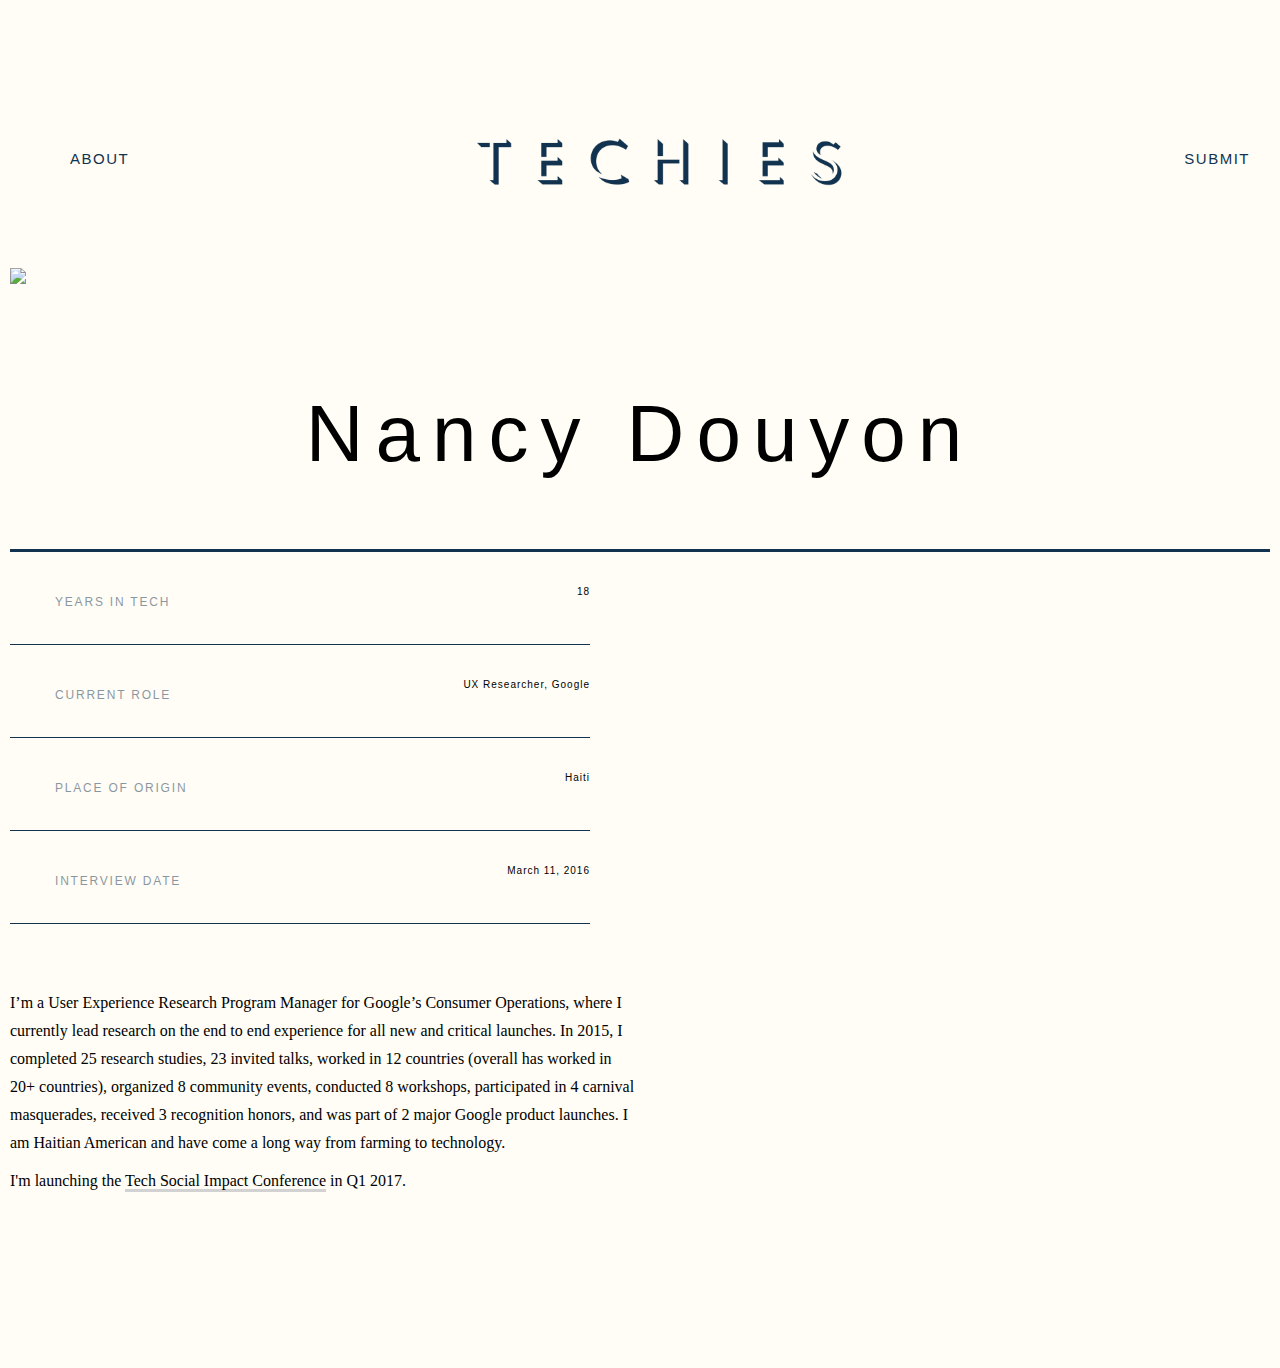
==== nancy-douyon.html @ 20900d30 "add portrait detail page" ====
<!DOCTYPE html>
<html>
  <head>
    <title>Techies</title>
    <meta charset="utf-8"> <meta name="viewport" content="width=device-width, initial-scale=1">
    <link rel="stylesheet" type="text/css" href="css/style.css">
  </head>
  <body>
    <div class="container">
      <section class="content">
       <div class="nav-wrapper">
       <ul class="nav">
        <li class="about">
         <h2>About</h2>
        </li>
        <li class="techies">
         <img src="images/techies_logo.png" alt="Techies Logo">
        </li>
        <li class="submit">
         <h2> Submit</h2>
        </li>
      </div>
      <div class="hero">
        <div class="featured-image">
          <img src="https://techiesproject.com/d1lhy388c2xgxf/portraits/nancy-douyon-hero-2350x1520.jpg">
        </div>
        <div class="portrait-title">
          <div class="techie-name">
            Nancy Douyon
          </div>
        </div>
        <div class="content-header">
          <div class="stats">
            <ul class="meta">
              <li class="years">
                <p class="header">
                  Years in Tech
                </p>
                <p class="text">
                  18
                </p>
              </li>
              <li class="role">
                <p class="header">
                  Current Role
                </p>
                <p class="text">
                  UX Researcher, Google
                </p>
              </li>
              <li class="location">
                <p class="header">
                  Place of Origin
                </p>
                <p class="text">
                  Haiti
                </p>
              <li class="date">
                <p class="header">
                  Interview Date
                </p>
                <p class="text">
                  March 11, 2016
                </p>
              </li>
            </ul>
          </div>
          <div class="abstract">
            <p>
              I’m a User Experience Research Program Manager for Google’s Consumer Operations, where I currently lead research on the end to end experience for all new and critical launches. In 2015, I completed 25 research studies, 23 invited talks, worked in 12 countries (overall has worked in 20+ countries), organized 8 community events, conducted 8 workshops, participated in 4 carnival masquerades, received 3 recognition honors, and was part of 2 major Google product launches. I am Haitian American and have come a long way from farming to technology.
            </p>
            <p>
              I'm launching the <a href="http://techsocialimpact.com/">Tech Social Impact Conference</a> in Q1 2017.
            </p>
       </div>
      </div>
     </div>
    </section>
   </div>
  </body>
---- css/style.css ----
*, *::before, *::after {
  box-sizing: border-box;
}

body {
  font-size: 10px;
  background-color: #fffdf5;
}

.container {
  width: 100%;
  display:block;
}

section {
  margin: 0 auto;
  max-width: 1260px;
  padding-top: 100px;
  padding-bottom: 100px;
}

/* Top Navigation */
.nav {
  display:flex;
  /* border: 2px solid green; */
  width: 100%;
  padding-bottom: 50px;
  /* text-align: center; */
}

.nav li {
  /* border: 2px solid red; */
  flex: 1;
  width: 33%;
  padding: 70px 0;
  font-family: FFSuperGroteskWebProMedium, sans-serif;
  letter-spacing: 0.15em;
  color: #123350;
  text-decoration: none;
  text-transform: uppercase;
  padding: 20px;
  list-style: none;
  font-weight: 200;
}

h2 {
  font-weight: 500;
}

.about {
  text-align: left;
}

.techies {
  text-align: center;
}

.submit {
  text-align: right;
}

img {
  max-width: 100%;
  height: auto;
}

/* Filter Section */
.filter-wrapper {
  font-family: FFSuperGroteskWebProMedium, sans-serif;
  color: #acacac;
  font-size: 14px;
  letter-spacing: 0.15em;
  cursor: pointer;
  text-align: center;
  padding: 36px 0;
  line-height: 0;
  transition: color 0.5s ease;
  border-top: 1px solid #123350;
  border-bottom: 1px solid #123350;
}


/* Main Gallery */

.gallery {
  display: grid;
  grid-gap: 1rem;
  grid-template-columns: repeat(auto-fill, minmax(250px, 1fr));
  /* border: 2px solid blue; */
  width: 100%;
  list-style: none;
  padding: 0;
}

.portrait {
  /* border: 2px solid black; */
  text-align:center;
  padding: 15px 15px 15px 15px;
  color: #123350;
}

h3 {
  text-align: center;
  font-size: 16px;
  font-family: FFSuperGroteskWebProRegular, sans-serif;
  letter-spacing: 0.15em;
  line-height: 1.4;
  margin-bottom: 0;
}

h4 {
  text-transform: uppercase;
  text-align: center;
  font-size: 10px;
  line-height: 2;
  font-family: FFSuperGroteskWebProMedium, sans-serif;
  letter-spacing: 0.15em;
}

/* Footer */
.footer-wrapper {
  display:flex;
  /* border: 2px solid orange; */
  width: 100%;
  border-top: 3px solid #123350;
  border-bottom: 1px solid #123350;
  list-style: none;
  padding: 65px;
}

.footer-wrapper ul {
  width: 25%;
  list-style: none;
  margin: 0;
}

.sponsors img {
  margin-bottom: 20px;
}

.icon {
  width: 25%;
}

.icon img {
  width: 101px;
  height: 134px;
  margin-top: 15px;
}

h5 {
  font-family: FFSuperGroteskWebProMedium, sans-serif;
  letter-spacing: 0.15em;
  text-transform: uppercase;
  font-size: 12px;
  color: #123350;
  margin-bottom: 65px;
  opacity: 0.5;
}

h6 {
  font-size: 20px;
  font-family: FFSuperGroteskWebProRegular, sans-serif;
  text-decoration: none;
  color: #123352;
}

.social {
  transition: opacity 0.5s ease;
  background-image:url(images/footer_social.png);
  background-size: cover;
  background-repeat: no-repeat;
  height: 23px;
  width: 23px;
  display: inline-block;
  margin: 0 5%;
}

/* This positions that social photo for each icon */

.twitter {
  background-position: 0 0;
}

.instagram {
  background-position: -58px 0;
}

.facebook {
  background-position: -115px 0;
}

.pinterest {
  background-position: -171px 0;
}

.medium {
  background-position: -227px 0;
}

.copyright {
  text-transform: uppercase;
  font-size: 10px;
  color: #acacac;
  font-family: FFSuperGroteskWebProMedium, sans-serif;
  letter-spacing: 0.15em;
  text-align: center;
  margin-top: 45px;
}

/* Portrait Detail Page */
.featured-image img {
  display: block;
  width: 100%;
  margin: 0 auto;
  border: 0;
  vertical-align: middle;
}

.portrait-title {
  border-bottom: 3px solid #123350;
}

.techie-name {
  font-family: FFSuperGroteskWebProRegular, sans-serif;
  letter-spacing: 0.15em;
  font-size: 80px;
  text-align: center;
  margin-top: 110px;
  line-height: 1;
  margin-bottom: 75px;
}

.content-header {
  width: 100%;
}

.stats {
  width: 50%;
}

.meta {
  margin: 0;
  padding: 0 50px 0 0;
  margin-bottom: 65px;
}

/* Icon Images */
.meta .years {
  background-image: url(https://techiesproject.com/d1lhy388c2xgxf/techies_interview_icon_years_2x.png);
  background-size: 23px;
}

.meta .role {
  background-image: url(https://techiesproject.com/d1lhy388c2xgxf/techies_interview_icon_position_2x.png);
  background-size: 23px;
}

.meta .location {
  background-image: url(https://techiesproject.com/d1lhy388c2xgxf/techies_interview_icon_location_2x.png);
  background-size: 23px;
}

.meta .date {
  background-image: url(https://techiesproject.com/d1lhy388c2xgxf/techies_interview_icon_date_2x.png);
  background-size: 23px;
}


.meta li {
  overflow: hidden;
  list-style-type: none;
  clear: both;
  border-bottom: 1px solid #123350;
  padding: 30px 0 30px 45px;
  background-repeat: no-repeat;
  background-position: 0 center;
}

.meta .header {
  font-family: FFSuperGroteskWebProMedium, sans-serif;
  letter-spacing: 0.15em;
  text-transform: uppercase;
  font-size: 12px;
  color: #123350;
  opacity: 0.5;
  margin-top: 8px;
  padding-left: 0;
  padding-right: 0;
  line-height: 2;
}

.meta .text {
  font-family: FFSuperGroteskWebProRegular, sans-serif;
  letter-spacing: 0.10em;
  float: right;
  line-height: 2;
  text-align: right;
  padding-left: 0;
  padding-right: 0;
}

.meta li p {
  display: inline-block;
  margin: 0;
}

.abstract {
  width: 50%;
  margin-top: 30px;
  margin-bottom: 65px;
}

.abstract p {
  font-family: TiemposRegular, serif;
  line-height: 1.75;
  letter-spacing: 0;
  font-size: 16px;
  margin: 0 0 10px;
}

.abstract a {
  color: inherit;
  text-decoration: none;
  transition: color 0.5s ease;
  border-bottom: 3px solid #d2d2d2;
}

/* Responsiveness */
@media all and (max-width 800px) {
 section {
  max-width: 300px;
  padding-top: 20px;
  padding-bottom: 20px;
 }

 .nav {
  padding-bottom: 20px;
 }

 .nav li {
  padding: 10px;
 }
}
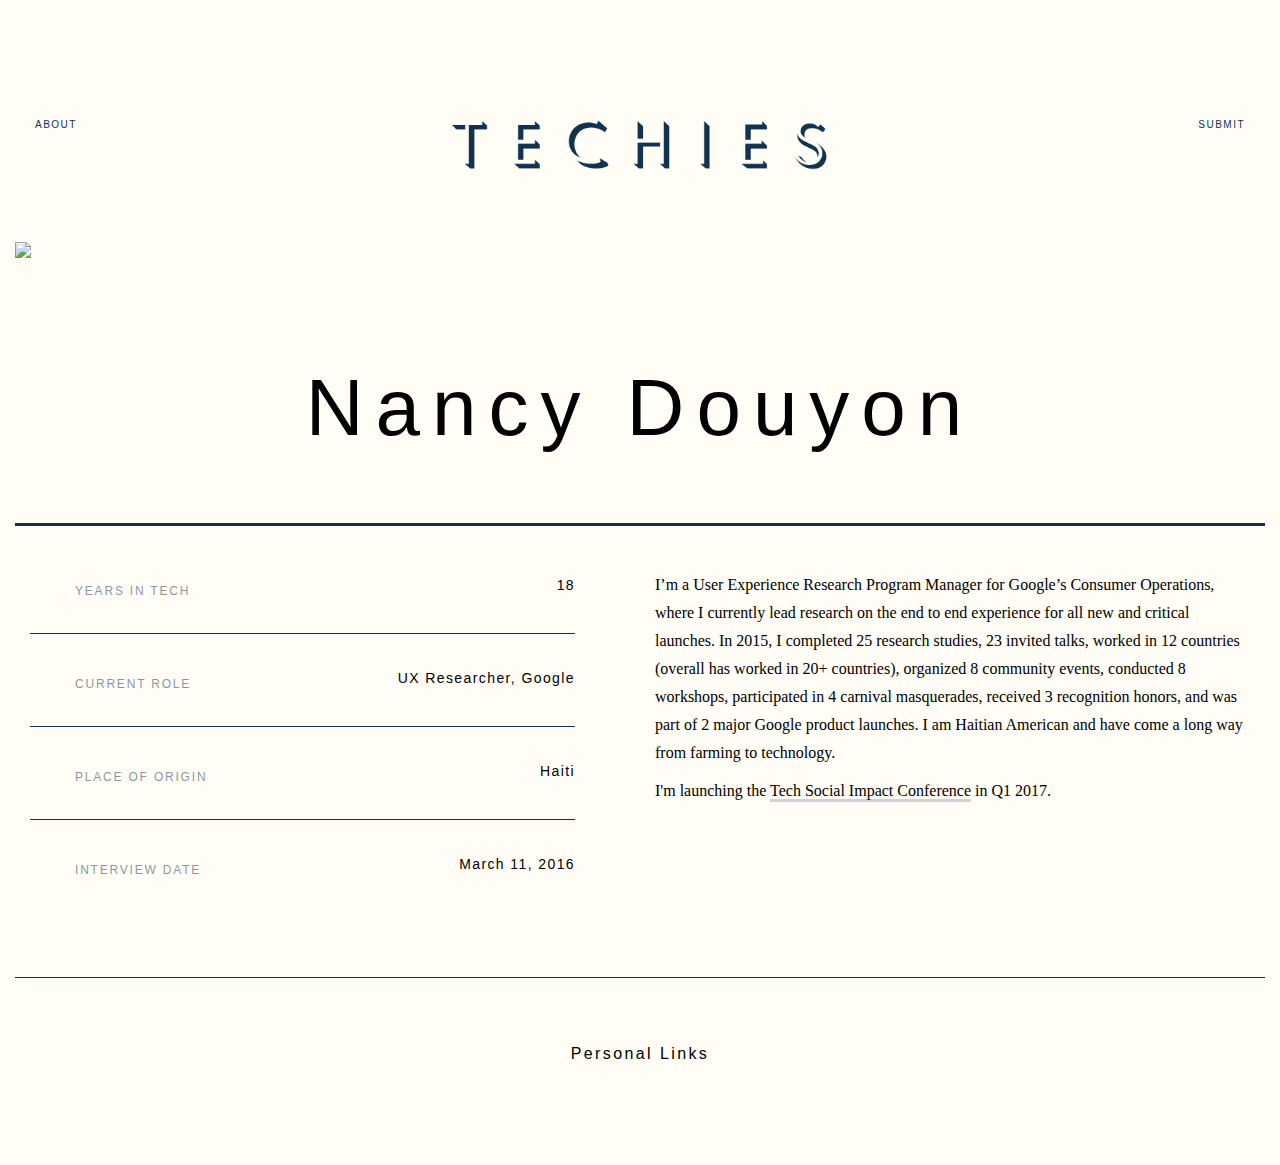
==== commit bca42cb2: "add reset" ====
--- a/nancy-douyon.html
+++ b/nancy-douyon.html
@@ -3,6 +3,7 @@
   <head>
     <title>Techies</title>
     <meta charset="utf-8"> <meta name="viewport" content="width=device-width, initial-scale=1">
+    <link rel="stylesheet" type="text/css" href="css/reset.css">
     <link rel="stylesheet" type="text/css" href="css/style.css">
   </head>
   <body>
@@ -19,8 +20,8 @@
         <li class="submit">
          <h2> Submit</h2>
         </li>
-      </div>
-      <div class="hero">
+       </div>
+       <div class="hero">
         <div class="featured-image">
           <img src="https://techiesproject.com/d1lhy388c2xgxf/portraits/nancy-douyon-hero-2350x1520.jpg">
         </div>
@@ -29,7 +30,8 @@
             Nancy Douyon
           </div>
         </div>
-        <div class="content-header">
+      </div>
+      <div class="content-header">
           <div class="stats">
             <ul class="meta">
               <li class="years">
@@ -72,9 +74,17 @@
             <p>
               I'm launching the <a href="http://techsocialimpact.com/">Tech Social Impact Conference</a> in Q1 2017.
             </p>
-       </div>
+          </div>
       </div>
-     </div>
+      <div class="interview">
+        <div class="links">
+          <div class="personal-links">
+            <h3>Personal Links</h3>
+          </div>
+        </div>
+        <div class="post"></div>
+        <div class="photo"></div>
+      </div>
     </section>
    </div>
   </body>
--- a/css/style.css
+++ b/css/style.css
@@ -10,6 +10,8 @@
 .container {
   width: 100%;
   display:block;
+  padding-left: 15px;
+  padding-right: 15px;
 }
 
 section {
@@ -26,6 +28,7 @@
   width: 100%;
   padding-bottom: 50px;
   /* text-align: center; */
+  padding-left: 0px;
 }
 
 .nav li {
@@ -95,7 +98,7 @@
 .portrait {
   /* border: 2px solid black; */
   text-align:center;
-  padding: 15px 15px 15px 15px;
+  padding: 15px 0px 15px 0px;
   color: #123350;
 }
 
@@ -233,16 +236,28 @@
 
 .content-header {
   width: 100%;
+  overflow: hidden;
+  margin-top: 15px;
+  margin-bottom: 65px;
+  border-bottom: 1px solid #123350;
+  display:block;
 }
 
 .stats {
   width: 50%;
+  float: left;
+  position: relative;
+  padding-left: 15px;
+  padding-right: 15px;
 }
 
 .meta {
   margin: 0;
   padding: 0 50px 0 0;
   margin-bottom: 65px;
+  display: block;
+  list-style-type: disc;
+  font-size: 14px;
 }
 
 /* Icon Images */
@@ -264,6 +279,7 @@
 .meta .date {
   background-image: url(https://techiesproject.com/d1lhy388c2xgxf/techies_interview_icon_date_2x.png);
   background-size: 23px;
+  border: 0;
 }
 
 
@@ -309,6 +325,10 @@
   width: 50%;
   margin-top: 30px;
   margin-bottom: 65px;
+  float: left;
+  padding-right: 15px;
+  padding-left: 15px;
+  position: relative;
 }
 
 .abstract p {
@@ -327,7 +347,7 @@
 }
 
 /* Responsiveness */
-@media all and (max-width 800px) {
+@media (max-width 800px) {
  section {
   max-width: 300px;
   padding-top: 20px;
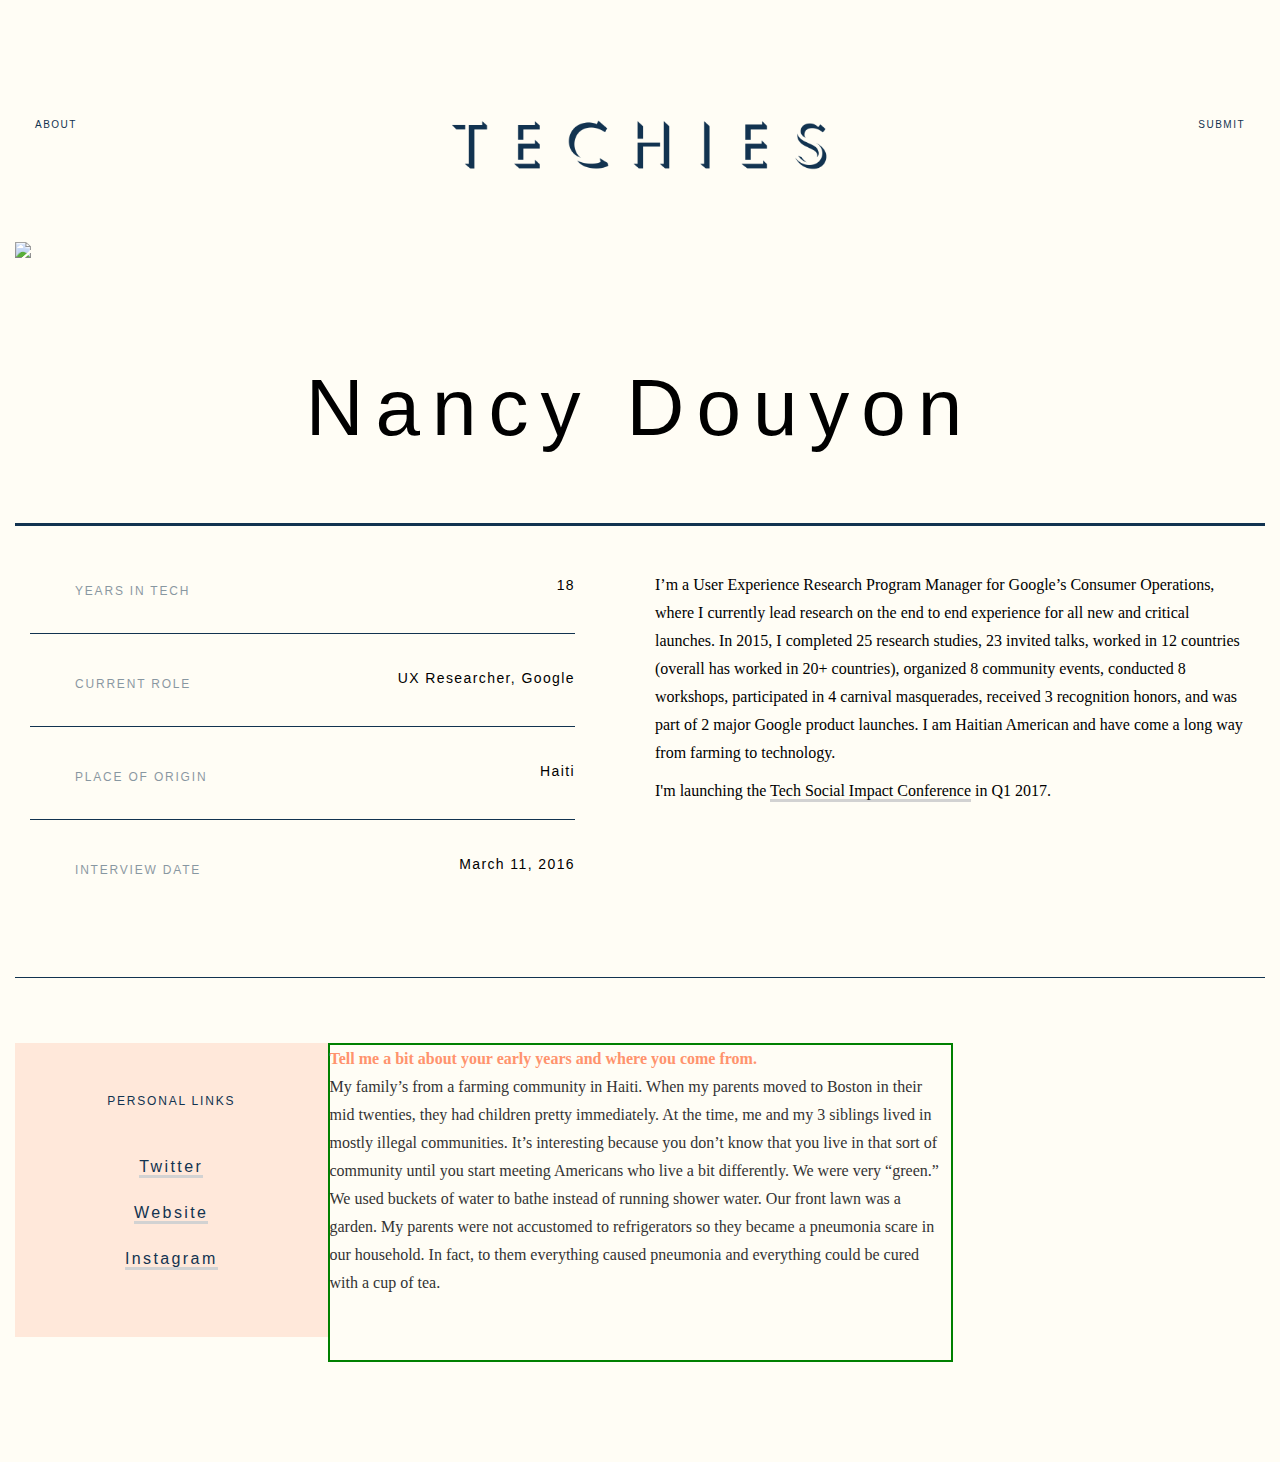
==== commit e7062540: "add interview" ====
--- a/nancy-douyon.html
+++ b/nancy-douyon.html
@@ -80,9 +80,29 @@
         <div class="links">
           <div class="personal-links">
             <h3>Personal Links</h3>
+            <ul>
+              <li>
+                <a href="https://twitter.com/nancydouyon">Twitter</a>
+              </li>
+              <li>
+                <a href="http://nancydouyon.com">Website</a>
+              </li>
+              <li>
+                <a href="https://www.instagram.com/uxcutie/">Instagram</a>
+              </li>
+            </ul>
           </div>
         </div>
-        <div class="post"></div>
+        <div class="post">
+          <div class="post-border">
+            <p>
+              <strong>Tell me a bit about your early years and where you come from.</strong>
+            </p>
+            <p>
+              My family’s from a farming community in Haiti. When my parents moved to Boston in their mid twenties, they had children pretty immediately. At the time, me and my 3 siblings lived in mostly illegal communities. It’s interesting because you don’t know that you live in that sort of community until you start meeting Americans who live a bit differently. We were very “green.” We used buckets of water to bathe instead of running shower water. Our front lawn was a garden. My parents were not accustomed to refrigerators so they became a pneumonia scare in our household. In fact, to them everything caused pneumonia and everything could be cured with a cup of tea.
+            </p>
+          </div>
+        </div>
         <div class="photo"></div>
       </div>
     </section>
--- a/css/style.css
+++ b/css/style.css
@@ -241,6 +241,7 @@
   margin-bottom: 65px;
   border-bottom: 1px solid #123350;
   display:block;
+  /* display: flex; */
 }
 
 .stats {
@@ -346,6 +347,65 @@
   border-bottom: 3px solid #d2d2d2;
 }
 
+/* Interview */
+
+.interview {
+  display: flex;
+}
+
+.links {
+  width: 25%;
+}
+
+.personal-links {
+  padding: 40px 0;
+  margin-bottom: 25px;
+  background-color: #ffe8da;
+  text-align: center;
+  font-family: FFSuperGroteskWebProRegular, sans-serif;
+  letter-spacing: 0.15em;
+  font-size: 16px;
+  color: #123350;
+  text-decoration: none;
+}
+
+.personal-links ul li {
+  margin-bottom: 30px;
+}
+
+.personal-links ul li a {
+  font-size: 16px;
+  border-bottom: 3px solid #d2d2d2;
+  color: #123350;
+  text-decoration: none;
+}
+
+.personal-links h3 {
+  margin: 10px 0 50px 0;
+  text-transform: uppercase;
+  font-size: 12px;
+}
+
+.post {
+  width: 50%;
+  border: 2px solid green;
+}
+
+strong {
+  font-size: 16px;
+  font-weight: 700;
+  color: #ff936d;
+  margin: 40px 0 10px 0;
+}
+
+.post p {
+  font-family: TiemposRegular, serif;
+  line-height: 1.75;
+  letter-spacing: 0;
+  font-size: 16px;
+  color: #333;
+}
+
 /* Responsiveness */
 @media (max-width 800px) {
  section {
